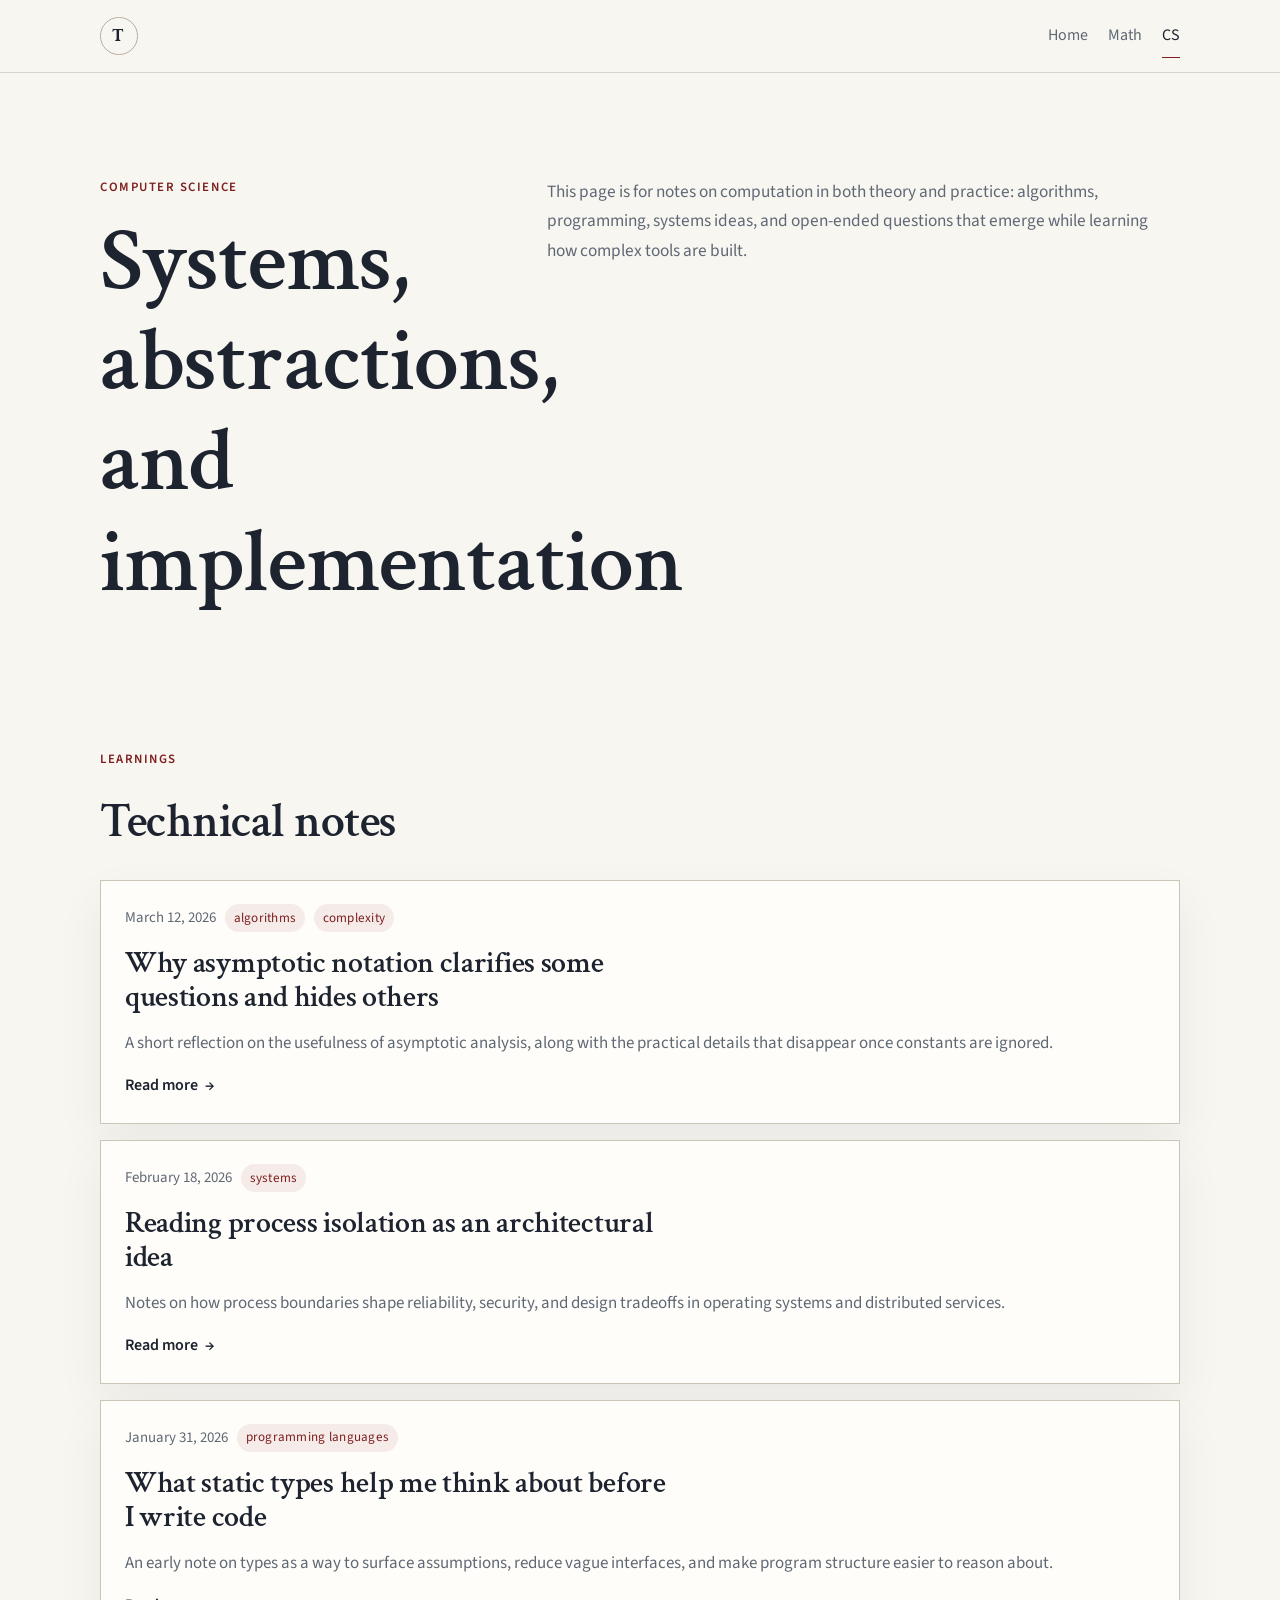
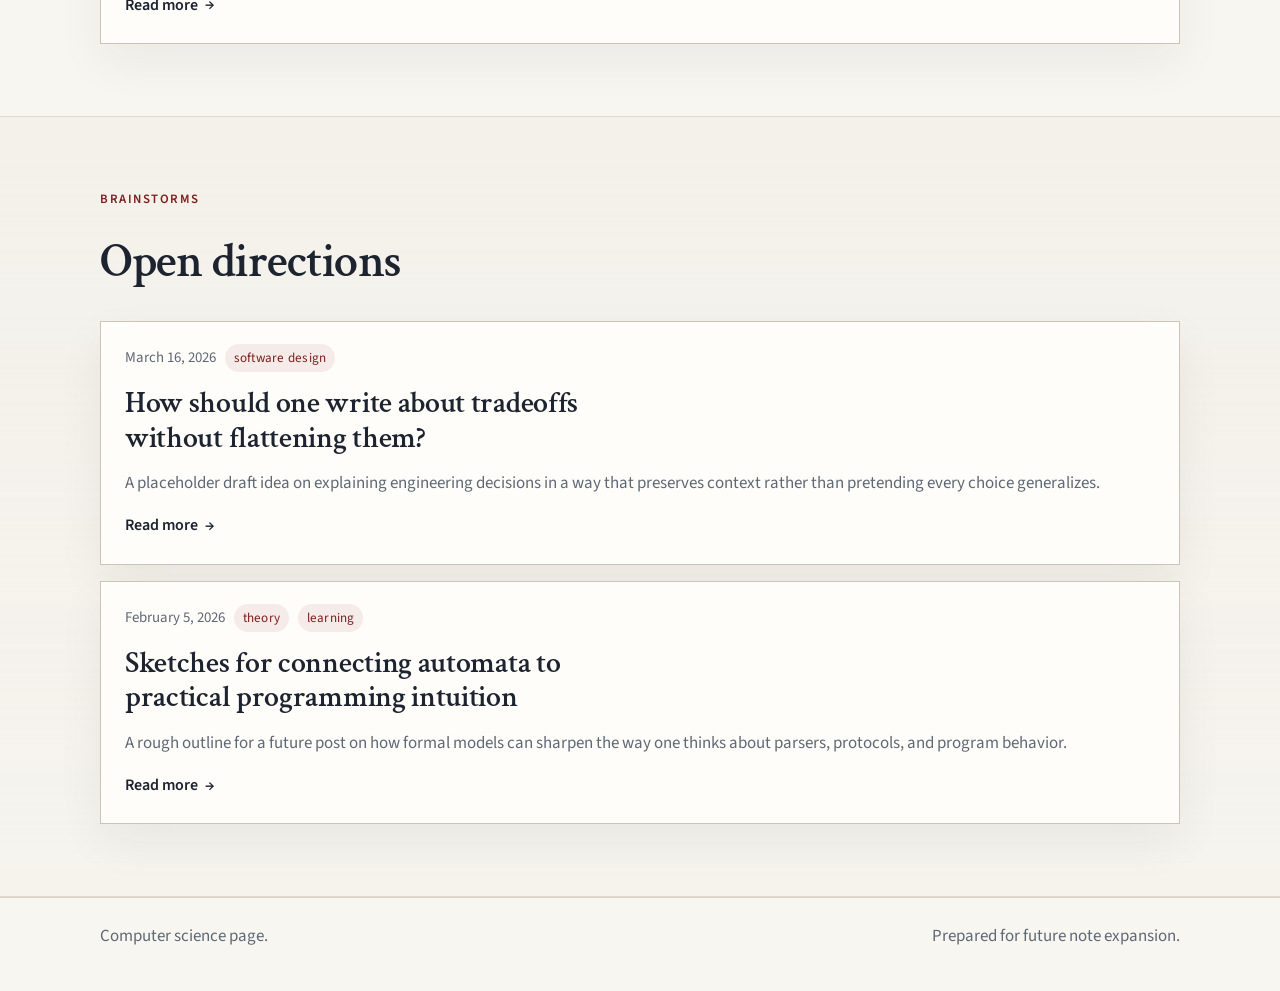
==== cs.html @ 6c74b3e1 "verion 0.1" ====
<!DOCTYPE html>
<html lang="en">
<head>
  <meta charset="UTF-8">
  <meta name="viewport" content="width=device-width, initial-scale=1.0">
  <meta name="description" content="Computer science notes, learnings, and brainstorms.">
  <title>CS | Tim</title>
  <link rel="preconnect" href="https://fonts.googleapis.com">
  <link rel="preconnect" href="https://fonts.gstatic.com" crossorigin>
  <link href="https://fonts.googleapis.com/css2?family=Crimson+Text:wght@400;600;700&family=Source+Sans+3:wght@400;500;600&display=swap" rel="stylesheet">
  <link rel="stylesheet" href="style.css">
  <!-- Future LaTeX support:
       Add MathJax or KaTeX here if you want mathematical notation in CS notes. -->
</head>
<body data-page="cs">
  <header class="site-header">
    <div class="container nav-shell">
      <a class="site-mark" href="index.html" aria-label="Homepage">T</a>
      <nav class="site-nav" aria-label="Primary">
        <a href="index.html">Home</a>
        <a href="math.html">Math</a>
        <a href="cs.html">CS</a>
      </nav>
    </div>
  </header>

  <main>
    <section class="page-intro">
      <div class="container page-intro-grid">
        <div>
          <p class="eyebrow">Computer Science</p>
          <h1>Systems, abstractions, and implementation</h1>
        </div>
        <p class="page-intro-copy">
          This page is for notes on computation in both theory and practice:
          algorithms, programming, systems ideas, and open-ended questions that
          emerge while learning how complex tools are built.
        </p>
      </div>
    </section>

    <section class="section">
      <div class="container content-section">
        <div class="section-heading">
          <p class="section-label">Learnings</p>
          <h2>Technical notes</h2>
        </div>
        <div class="entry-list">
          <!-- Add new computer science learning posts by duplicating one article.entry-card block below. -->
          <article class="entry-card">
            <div class="entry-meta">
              <time datetime="2026-03-12">March 12, 2026</time>
              <span class="tag">algorithms</span>
              <span class="tag">complexity</span>
            </div>
            <h3>Why asymptotic notation clarifies some questions and hides others</h3>
            <p>
              A short reflection on the usefulness of asymptotic analysis, along
              with the practical details that disappear once constants are ignored.
            </p>
            <a class="text-link" href="#">Read more</a>
          </article>

          <article class="entry-card">
            <div class="entry-meta">
              <time datetime="2026-02-18">February 18, 2026</time>
              <span class="tag">systems</span>
            </div>
            <h3>Reading process isolation as an architectural idea</h3>
            <p>
              Notes on how process boundaries shape reliability, security, and
              design tradeoffs in operating systems and distributed services.
            </p>
            <a class="text-link" href="#">Read more</a>
          </article>

          <article class="entry-card">
            <div class="entry-meta">
              <time datetime="2026-01-31">January 31, 2026</time>
              <span class="tag">programming languages</span>
            </div>
            <h3>What static types help me think about before I write code</h3>
            <p>
              An early note on types as a way to surface assumptions, reduce vague
              interfaces, and make program structure easier to reason about.
            </p>
            <a class="text-link" href="#">Read more</a>
          </article>
        </div>
      </div>
    </section>

    <section class="section section-alt">
      <div class="container content-section">
        <div class="section-heading">
          <p class="section-label">Brainstorms</p>
          <h2>Open directions</h2>
        </div>
        <div class="entry-list">
          <!-- Add new computer science brainstorm posts by duplicating one article.entry-card block below. -->
          <article class="entry-card">
            <div class="entry-meta">
              <time datetime="2026-03-16">March 16, 2026</time>
              <span class="tag">software design</span>
            </div>
            <h3>How should one write about tradeoffs without flattening them?</h3>
            <p>
              A placeholder draft idea on explaining engineering decisions in a way
              that preserves context rather than pretending every choice generalizes.
            </p>
            <a class="text-link" href="#">Read more</a>
          </article>

          <article class="entry-card">
            <div class="entry-meta">
              <time datetime="2026-02-05">February 5, 2026</time>
              <span class="tag">theory</span>
              <span class="tag">learning</span>
            </div>
            <h3>Sketches for connecting automata to practical programming intuition</h3>
            <p>
              A rough outline for a future post on how formal models can sharpen
              the way one thinks about parsers, protocols, and program behavior.
            </p>
            <a class="text-link" href="#">Read more</a>
          </article>
        </div>
      </div>
    </section>
  </main>

  <footer class="site-footer">
    <div class="container footer-shell">
      <p>Computer science page.</p>
      <p>Prepared for future note expansion.</p>
    </div>
  </footer>

  <script src="script.js"></script>
</body>
</html>
---- style.css ----
:root {
  --bg: #f8f6f1;
  --bg-soft: #f2efe8;
  --paper: #fffdf9;
  --text: #1d2430;
  --muted: #5f6875;
  --line: #d9d2c6;
  --line-strong: #b7ad9d;
  --accent: #7d1f1f;
  --accent-soft: rgba(125, 31, 31, 0.08);
  --shadow: 0 18px 45px rgba(32, 34, 38, 0.06);
  --container: 1080px;
}

*,
*::before,
*::after {
  box-sizing: border-box;
}

html {
  scroll-behavior: smooth;
}

body {
  margin: 0;
  font-family: "Source Sans 3", Georgia, serif;
  background: var(--bg);
  color: var(--text);
  line-height: 1.7;
}

a {
  color: inherit;
  text-decoration: none;
}

img {
  max-width: 100%;
  display: block;
}

.container {
  width: min(calc(100% - 2.5rem), var(--container));
  margin: 0 auto;
}

.site-header {
  position: sticky;
  top: 0;
  z-index: 10;
  background: rgba(248, 246, 241, 0.94);
  backdrop-filter: blur(12px);
  border-bottom: 1px solid rgba(183, 173, 157, 0.45);
}

.nav-shell {
  display: flex;
  align-items: center;
  justify-content: space-between;
  min-height: 4.5rem;
  gap: 1rem;
}

.site-mark {
  width: 2.35rem;
  height: 2.35rem;
  border: 1px solid var(--line-strong);
  border-radius: 50%;
  display: inline-flex;
  align-items: center;
  justify-content: center;
  font-family: "Crimson Text", Georgia, serif;
  font-size: 1.15rem;
  font-weight: 700;
  letter-spacing: 0.06em;
}

.site-nav {
  display: flex;
  flex-wrap: wrap;
  gap: 1.25rem;
}

.site-nav a {
  position: relative;
  color: var(--muted);
  padding: 0.15rem 0;
  transition: color 180ms ease;
}

.site-nav a::after {
  content: "";
  position: absolute;
  left: 0;
  bottom: -0.35rem;
  width: 100%;
  height: 1px;
  background: var(--accent);
  transform: scaleX(0);
  transform-origin: center;
  transition: transform 180ms ease;
}

.site-nav a:hover,
.site-nav a.active {
  color: var(--text);
}

.site-nav a:hover::after,
.site-nav a.active::after {
  transform: scaleX(1);
}

.hero,
.page-intro {
  padding: 6.5rem 0 4rem;
}

.hero {
  border-bottom: 1px solid var(--line);
}

.eyebrow,
.section-label,
.feature-kicker {
  margin: 0 0 0.8rem;
  color: var(--accent);
  text-transform: uppercase;
  letter-spacing: 0.12em;
  font-size: 0.8rem;
  font-weight: 600;
}

h1,
h2,
h3 {
  margin: 0;
  font-family: "Crimson Text", Georgia, serif;
  font-weight: 600;
  line-height: 1.12;
  letter-spacing: -0.01em;
}

h1 {
  max-width: 12ch;
  font-size: clamp(3.2rem, 8vw, 5.6rem);
}

h2 {
  font-size: clamp(2rem, 4vw, 3rem);
}

h3 {
  font-size: clamp(1.45rem, 2.7vw, 1.9rem);
}

p {
  margin: 0;
  color: var(--muted);
  font-size: 1.06rem;
}

.hero-subtitle {
  margin-top: 1.1rem;
  color: var(--text);
  font-size: 1.3rem;
}

.hero-copy {
  margin-top: 1.4rem;
  max-width: 45rem;
  font-size: 1.14rem;
}

.section {
  padding: 4.5rem 0;
}

.section-alt {
  background: linear-gradient(to bottom, rgba(242, 239, 232, 0.7), rgba(242, 239, 232, 0.38));
  border-top: 1px solid rgba(217, 210, 198, 0.75);
  border-bottom: 1px solid rgba(217, 210, 198, 0.75);
}

.section-grid,
.page-intro-grid {
  display: grid;
  grid-template-columns: minmax(0, 0.9fr) minmax(0, 1.4fr);
  gap: 2.5rem;
  align-items: start;
}

.section-heading {
  display: grid;
  gap: 0.7rem;
}

.section-heading-wide {
  max-width: 44rem;
  margin-bottom: 2.2rem;
}

.section-body {
  display: grid;
  gap: 1.2rem;
}

.section-intro,
.page-intro-copy {
  max-width: 42rem;
  font-size: 1.08rem;
}

.feature-grid {
  display: grid;
  grid-template-columns: repeat(2, minmax(0, 1fr));
  gap: 1.5rem;
}

.feature-card,
.entry-card,
.tree-card {
  background: var(--paper);
  border: 1px solid rgba(183, 173, 157, 0.7);
  box-shadow: var(--shadow);
}

.feature-card {
  padding: 1.8rem;
  display: grid;
  gap: 1rem;
}

.text-link {
  display: inline-flex;
  align-items: center;
  gap: 0.45rem;
  width: fit-content;
  color: var(--text);
  font-weight: 600;
  border-bottom: 1px solid transparent;
  transition: border-color 180ms ease, color 180ms ease;
}

.text-link::after {
  content: "\2192";
  font-size: 0.95rem;
}

.text-link:hover {
  border-color: var(--accent);
  color: var(--accent);
}

.content-section {
  display: grid;
  gap: 2rem;
}

.entry-list {
  display: grid;
  gap: 1rem;
}

.entry-card {
  padding: 1.4rem 1.5rem 1.45rem;
  display: grid;
  gap: 0.9rem;
}

.entry-card h3 {
  max-width: 34rem;
}

.entry-meta {
  display: flex;
  flex-wrap: wrap;
  gap: 0.55rem;
  align-items: center;
  color: var(--muted);
  font-size: 0.93rem;
}

.tag {
  padding: 0.18rem 0.55rem;
  background: var(--accent-soft);
  color: var(--accent);
  border-radius: 999px;
  font-size: 0.82rem;
  letter-spacing: 0.02em;
}

.knowledge-map {
  padding-top: 1rem;
}

.tree-node,
.tree-children,
.tree-children-home,
.tree-children-featured,
.tree-children-leaf {
  display: grid;
  justify-items: center;
  gap: 1.15rem;
}

.tree-root > .tree-card {
  min-width: 12rem;
}

.tree-card {
  position: relative;
  width: 100%;
  max-width: 16rem;
  padding: 1rem 1.1rem;
  text-align: center;
}

.tree-title {
  font-family: "Crimson Text", Georgia, serif;
  font-size: 1.2rem;
  color: var(--text);
}

.tree-root > .tree-card::after,
.tree-card-group::after,
.tree-card-branch::after {
  content: "";
  position: absolute;
  left: 50%;
  transform: translateX(-50%);
  width: 1px;
  background: var(--line-strong);
}

.tree-root > .tree-card::after {
  top: 100%;
  height: 1.15rem;
}

.tree-card-group {
  max-width: 100%;
  padding-bottom: 1.3rem;
}

.tree-card-group::after {
  top: 3rem;
  height: 1.05rem;
}

.tree-card-branch {
  padding-bottom: 1.15rem;
}

.tree-card-branch::after {
  top: 3rem;
  height: 0.95rem;
}

.tree-children-home {
  grid-template-columns: repeat(3, minmax(0, 1fr));
  align-items: start;
}

.tree-children-featured {
  grid-template-columns: repeat(2, minmax(0, 1fr));
  margin-top: 1.55rem;
}

.tree-children-leaf {
  grid-template-columns: repeat(2, minmax(0, 1fr));
  margin-top: 1.45rem;
}

.site-footer {
  border-top: 1px solid var(--line);
  padding: 1.5rem 0 2.5rem;
}

.footer-shell {
  display: flex;
  justify-content: space-between;
  gap: 1rem;
  flex-wrap: wrap;
}

@media (max-width: 900px) {
  .section-grid,
  .page-intro-grid,
  .feature-grid,
  .tree-children-home,
  .tree-children-featured,
  .tree-children-leaf {
    grid-template-columns: 1fr;
  }

  .hero,
  .page-intro {
    padding: 5.25rem 0 3.25rem;
  }

  .tree-card {
    max-width: 100%;
  }

  .tree-root > .tree-card::after,
  .tree-card-group::after,
  .tree-card-branch::after {
    display: none;
  }
}

@media (max-width: 640px) {
  .container {
    width: min(calc(100% - 1.5rem), var(--container));
  }

  .nav-shell {
    min-height: 4rem;
  }

  .site-nav {
    gap: 0.95rem;
    font-size: 0.97rem;
  }

  .section,
  .hero,
  .page-intro {
    padding-left: 0;
    padding-right: 0;
  }

  .feature-card,
  .entry-card,
  .tree-card {
    padding: 1.2rem;
  }

  p {
    font-size: 1rem;
  }

  .hero-copy,
  .page-intro-copy,
  .section-intro {
    font-size: 1.02rem;
  }
}
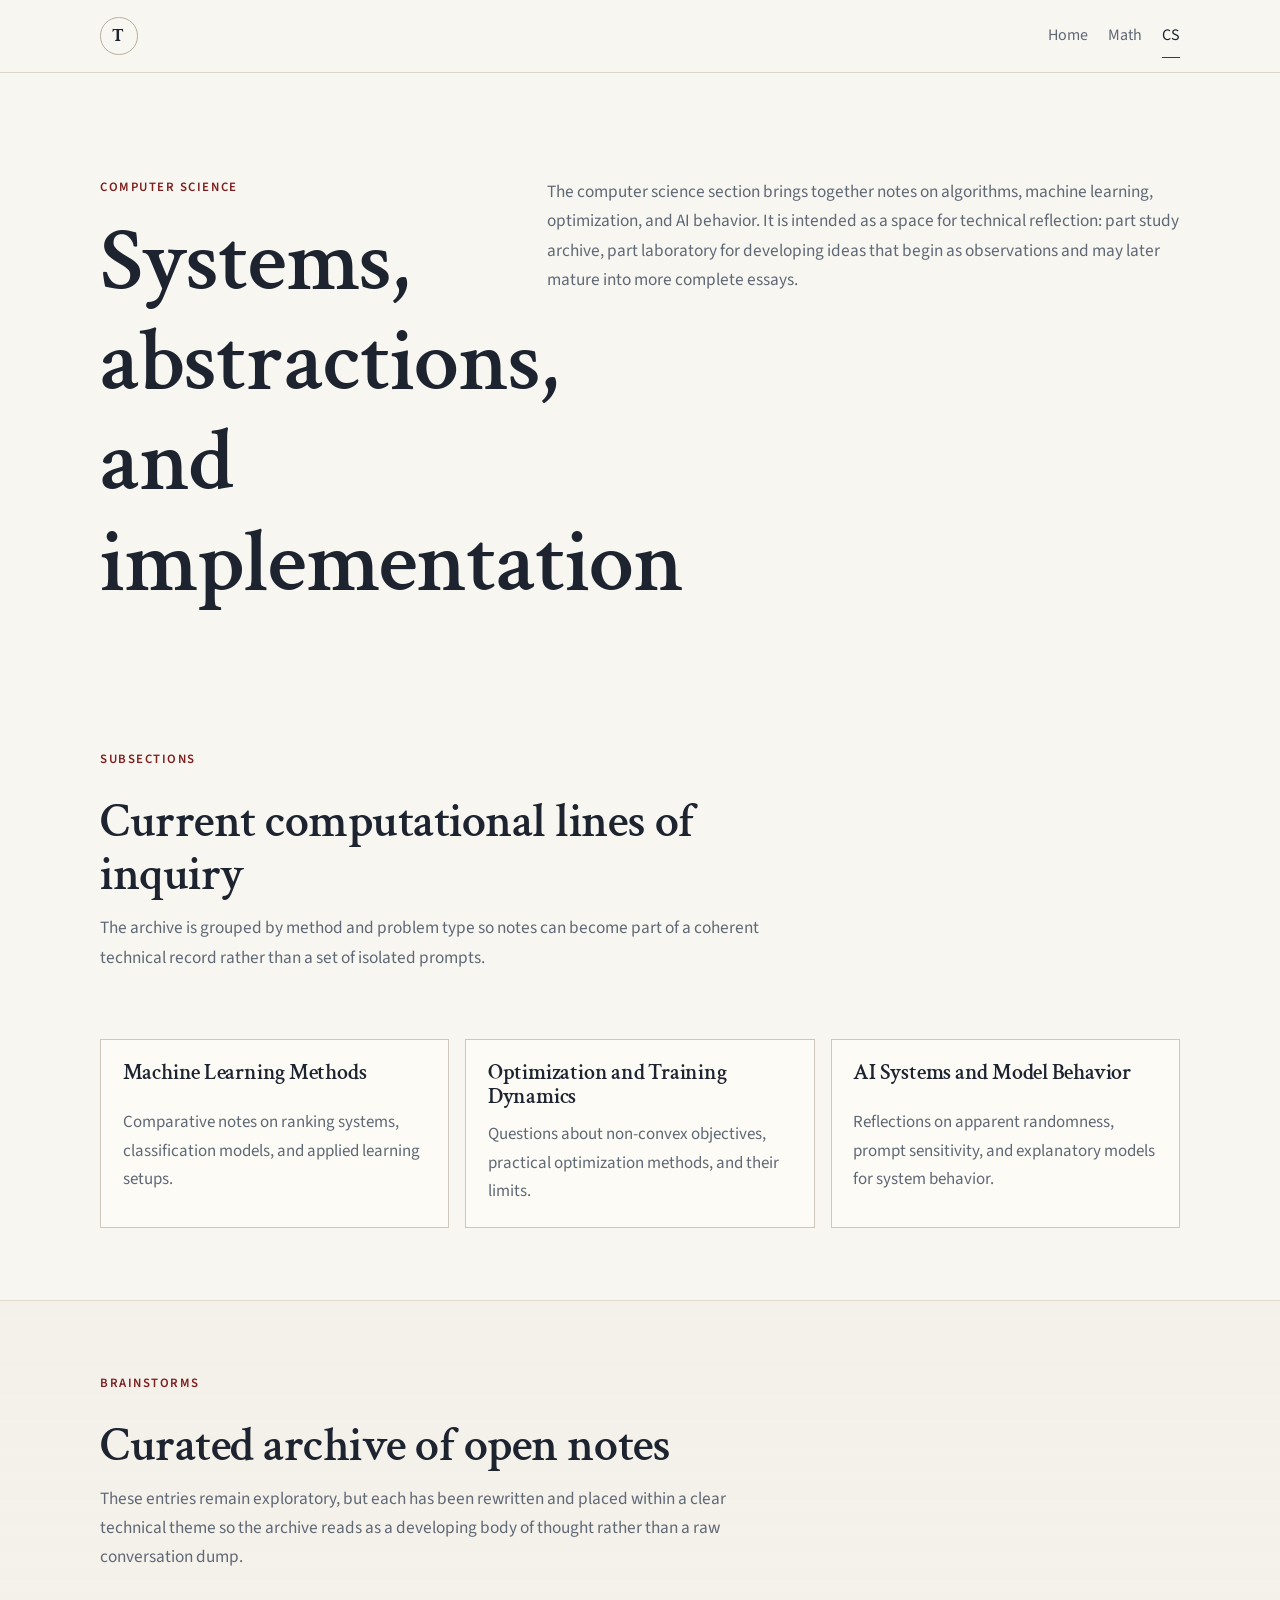
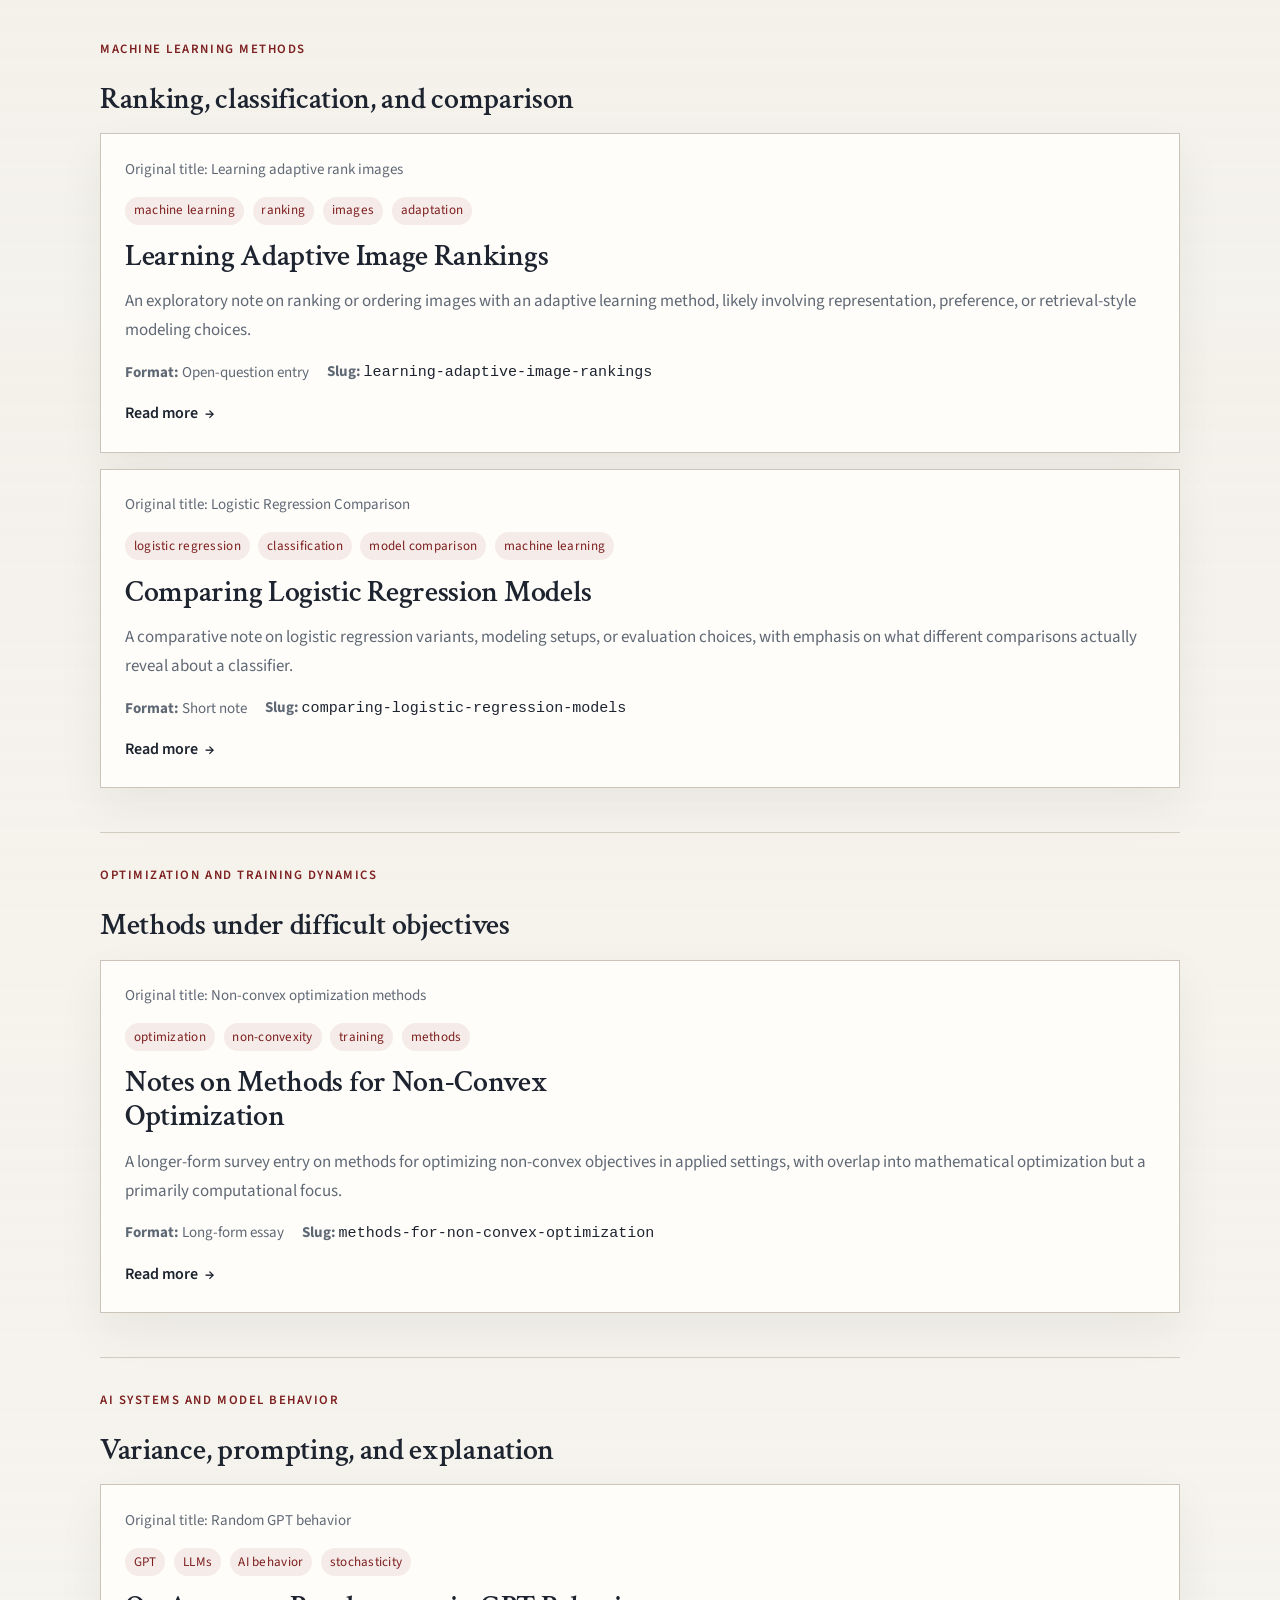
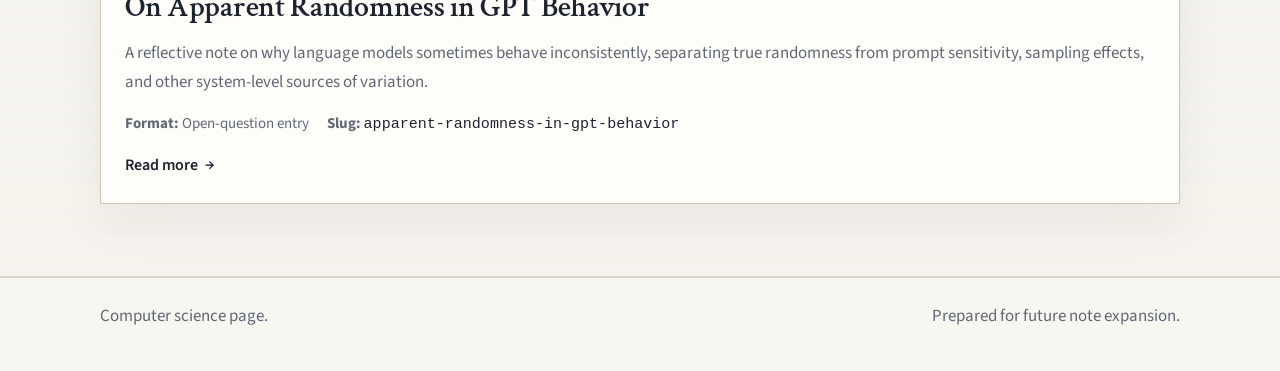
==== commit 138dc07c: "verion 0.2" ====
--- a/cs.html
+++ b/cs.html
@@ -32,59 +32,37 @@
           <h1>Systems, abstractions, and implementation</h1>
         </div>
         <p class="page-intro-copy">
-          This page is for notes on computation in both theory and practice:
-          algorithms, programming, systems ideas, and open-ended questions that
-          emerge while learning how complex tools are built.
+          The computer science section brings together notes on algorithms,
+          machine learning, optimization, and AI behavior. It is intended as a
+          space for technical reflection: part study archive, part laboratory for
+          developing ideas that begin as observations and may later mature into
+          more complete essays.
         </p>
       </div>
     </section>
 
     <section class="section">
       <div class="container content-section">
-        <div class="section-heading">
-          <p class="section-label">Learnings</p>
-          <h2>Technical notes</h2>
-        </div>
-        <div class="entry-list">
-          <!-- Add new computer science learning posts by duplicating one article.entry-card block below. -->
-          <article class="entry-card">
-            <div class="entry-meta">
-              <time datetime="2026-03-12">March 12, 2026</time>
-              <span class="tag">algorithms</span>
-              <span class="tag">complexity</span>
-            </div>
-            <h3>Why asymptotic notation clarifies some questions and hides others</h3>
-            <p>
-              A short reflection on the usefulness of asymptotic analysis, along
-              with the practical details that disappear once constants are ignored.
-            </p>
-            <a class="text-link" href="#">Read more</a>
+        <div class="section-heading section-heading-wide">
+          <p class="section-label">Subsections</p>
+          <h2>Current computational lines of inquiry</h2>
+          <p class="section-intro">
+            The archive is grouped by method and problem type so notes can become
+            part of a coherent technical record rather than a set of isolated prompts.
+          </p>
+        </div>
+        <div class="subsection-grid subsection-grid-compact">
+          <article class="subsection-card">
+            <h3>Machine Learning Methods</h3>
+            <p>Comparative notes on ranking systems, classification models, and applied learning setups.</p>
           </article>
-
-          <article class="entry-card">
-            <div class="entry-meta">
-              <time datetime="2026-02-18">February 18, 2026</time>
-              <span class="tag">systems</span>
-            </div>
-            <h3>Reading process isolation as an architectural idea</h3>
-            <p>
-              Notes on how process boundaries shape reliability, security, and
-              design tradeoffs in operating systems and distributed services.
-            </p>
-            <a class="text-link" href="#">Read more</a>
+          <article class="subsection-card">
+            <h3>Optimization and Training Dynamics</h3>
+            <p>Questions about non-convex objectives, practical optimization methods, and their limits.</p>
           </article>
-
-          <article class="entry-card">
-            <div class="entry-meta">
-              <time datetime="2026-01-31">January 31, 2026</time>
-              <span class="tag">programming languages</span>
-            </div>
-            <h3>What static types help me think about before I write code</h3>
-            <p>
-              An early note on types as a way to surface assumptions, reduce vague
-              interfaces, and make program structure easier to reason about.
-            </p>
-            <a class="text-link" href="#">Read more</a>
+          <article class="subsection-card">
+            <h3>AI Systems and Model Behavior</h3>
+            <p>Reflections on apparent randomness, prompt sensitivity, and explanatory models for system behavior.</p>
           </article>
         </div>
       </div>
@@ -92,38 +70,123 @@
 
     <section class="section section-alt">
       <div class="container content-section">
-        <div class="section-heading">
+        <div class="section-heading section-heading-wide">
           <p class="section-label">Brainstorms</p>
-          <h2>Open directions</h2>
-        </div>
-        <div class="entry-list">
-          <!-- Add new computer science brainstorm posts by duplicating one article.entry-card block below. -->
-          <article class="entry-card">
-            <div class="entry-meta">
-              <time datetime="2026-03-16">March 16, 2026</time>
-              <span class="tag">software design</span>
-            </div>
-            <h3>How should one write about tradeoffs without flattening them?</h3>
-            <p>
-              A placeholder draft idea on explaining engineering decisions in a way
-              that preserves context rather than pretending every choice generalizes.
-            </p>
-            <a class="text-link" href="#">Read more</a>
-          </article>
-
-          <article class="entry-card">
-            <div class="entry-meta">
-              <time datetime="2026-02-05">February 5, 2026</time>
-              <span class="tag">theory</span>
-              <span class="tag">learning</span>
-            </div>
-            <h3>Sketches for connecting automata to practical programming intuition</h3>
-            <p>
-              A rough outline for a future post on how formal models can sharpen
-              the way one thinks about parsers, protocols, and program behavior.
-            </p>
-            <a class="text-link" href="#">Read more</a>
-          </article>
+          <h2>Curated archive of open notes</h2>
+          <p class="section-intro">
+            These entries remain exploratory, but each has been rewritten and
+            placed within a clear technical theme so the archive reads as a
+            developing body of thought rather than a raw conversation dump.
+          </p>
+        </div>
+
+        <!-- Add new computer science brainstorms by duplicating a section.archive-group or article.entry-card block below. -->
+        <div class="archive-group">
+          <div class="group-header">
+            <p class="section-label">Machine Learning Methods</p>
+            <h3>Ranking, classification, and comparison</h3>
+          </div>
+          <div class="entry-list">
+            <article class="entry-card">
+              <p class="entry-origin">Original title: Learning adaptive rank images</p>
+              <div class="entry-meta">
+                <span class="tag">machine learning</span>
+                <span class="tag">ranking</span>
+                <span class="tag">images</span>
+                <span class="tag">adaptation</span>
+              </div>
+              <h3>Learning Adaptive Image Rankings</h3>
+              <p>
+                An exploratory note on ranking or ordering images with an adaptive
+                learning method, likely involving representation, preference, or
+                retrieval-style modeling choices.
+              </p>
+              <div class="entry-details">
+                <span class="entry-detail"><strong>Format:</strong> Open-question entry</span>
+                <span class="entry-detail"><strong>Slug:</strong> <code>learning-adaptive-image-rankings</code></span>
+              </div>
+              <a class="text-link" href="#">Read more</a>
+            </article>
+
+            <article class="entry-card">
+              <p class="entry-origin">Original title: Logistic Regression Comparison</p>
+              <div class="entry-meta">
+                <span class="tag">logistic regression</span>
+                <span class="tag">classification</span>
+                <span class="tag">model comparison</span>
+                <span class="tag">machine learning</span>
+              </div>
+              <h3>Comparing Logistic Regression Models</h3>
+              <p>
+                A comparative note on logistic regression variants, modeling setups,
+                or evaluation choices, with emphasis on what different comparisons
+                actually reveal about a classifier.
+              </p>
+              <div class="entry-details">
+                <span class="entry-detail"><strong>Format:</strong> Short note</span>
+                <span class="entry-detail"><strong>Slug:</strong> <code>comparing-logistic-regression-models</code></span>
+              </div>
+              <a class="text-link" href="#">Read more</a>
+            </article>
+          </div>
+        </div>
+
+        <div class="archive-group">
+          <div class="group-header">
+            <p class="section-label">Optimization and Training Dynamics</p>
+            <h3>Methods under difficult objectives</h3>
+          </div>
+          <div class="entry-list">
+            <article class="entry-card">
+              <p class="entry-origin">Original title: Non-convex optimization methods</p>
+              <div class="entry-meta">
+                <span class="tag">optimization</span>
+                <span class="tag">non-convexity</span>
+                <span class="tag">training</span>
+                <span class="tag">methods</span>
+              </div>
+              <h3>Notes on Methods for Non-Convex Optimization</h3>
+              <p>
+                A longer-form survey entry on methods for optimizing non-convex
+                objectives in applied settings, with overlap into mathematical
+                optimization but a primarily computational focus.
+              </p>
+              <div class="entry-details">
+                <span class="entry-detail"><strong>Format:</strong> Long-form essay</span>
+                <span class="entry-detail"><strong>Slug:</strong> <code>methods-for-non-convex-optimization</code></span>
+              </div>
+              <a class="text-link" href="#">Read more</a>
+            </article>
+          </div>
+        </div>
+
+        <div class="archive-group">
+          <div class="group-header">
+            <p class="section-label">AI Systems and Model Behavior</p>
+            <h3>Variance, prompting, and explanation</h3>
+          </div>
+          <div class="entry-list">
+            <article class="entry-card">
+              <p class="entry-origin">Original title: Random GPT behavior</p>
+              <div class="entry-meta">
+                <span class="tag">GPT</span>
+                <span class="tag">LLMs</span>
+                <span class="tag">AI behavior</span>
+                <span class="tag">stochasticity</span>
+              </div>
+              <h3>On Apparent Randomness in GPT Behavior</h3>
+              <p>
+                A reflective note on why language models sometimes behave
+                inconsistently, separating true randomness from prompt sensitivity,
+                sampling effects, and other system-level sources of variation.
+              </p>
+              <div class="entry-details">
+                <span class="entry-detail"><strong>Format:</strong> Open-question entry</span>
+                <span class="entry-detail"><strong>Slug:</strong> <code>apparent-randomness-in-gpt-behavior</code></span>
+              </div>
+              <a class="text-link" href="#">Read more</a>
+            </article>
+          </div>
         </div>
       </div>
     </section>
--- a/style.css
+++ b/style.css
@@ -232,6 +232,21 @@
   gap: 1rem;
 }
 
+.feature-list {
+  list-style: none;
+  padding: 0;
+  margin: 0;
+  display: grid;
+  gap: 0.55rem;
+}
+
+.feature-list li {
+  padding-top: 0.55rem;
+  border-top: 1px solid rgba(183, 173, 157, 0.45);
+  color: var(--muted);
+  font-size: 0.98rem;
+}
+
 .text-link {
   display: inline-flex;
   align-items: center;
@@ -258,9 +273,47 @@
   gap: 2rem;
 }
 
+.subsection-grid {
+  display: grid;
+  grid-template-columns: repeat(2, minmax(0, 1fr));
+  gap: 1rem;
+}
+
+.subsection-grid-compact {
+  grid-template-columns: repeat(3, minmax(0, 1fr));
+}
+
+.subsection-card {
+  padding: 1.3rem 1.35rem;
+  background: rgba(255, 253, 249, 0.75);
+  border: 1px solid rgba(183, 173, 157, 0.65);
+  display: grid;
+  gap: 0.65rem;
+}
+
+.subsection-card h3 {
+  font-size: 1.35rem;
+}
+
 .entry-list {
   display: grid;
   gap: 1rem;
+}
+
+.archive-group {
+  display: grid;
+  gap: 1.1rem;
+}
+
+.archive-group + .archive-group {
+  margin-top: 0.75rem;
+  padding-top: 2rem;
+  border-top: 1px solid rgba(183, 173, 157, 0.55);
+}
+
+.group-header {
+  display: grid;
+  gap: 0.5rem;
 }
 
 .entry-card {
@@ -289,6 +342,32 @@
   border-radius: 999px;
   font-size: 0.82rem;
   letter-spacing: 0.02em;
+}
+
+.entry-origin,
+.entry-detail,
+code {
+  font-size: 0.94rem;
+}
+
+.entry-origin {
+  color: var(--muted);
+}
+
+.entry-details {
+  display: flex;
+  flex-wrap: wrap;
+  gap: 0.75rem 1.1rem;
+  align-items: center;
+}
+
+.entry-detail {
+  color: var(--muted);
+}
+
+code {
+  font-family: "SFMono-Regular", Consolas, "Liberation Mono", Menlo, monospace;
+  color: var(--text);
 }
 
 .knowledge-map {
@@ -350,6 +429,7 @@
 }
 
 .tree-card-branch {
+  max-width: 100%;
   padding-bottom: 1.15rem;
 }
 
@@ -369,8 +449,9 @@
 }
 
 .tree-children-leaf {
-  grid-template-columns: repeat(2, minmax(0, 1fr));
+  grid-template-columns: 1fr;
   margin-top: 1.45rem;
+  width: 100%;
 }
 
 .site-footer {
@@ -389,6 +470,8 @@
   .section-grid,
   .page-intro-grid,
   .feature-grid,
+  .subsection-grid,
+  .subsection-grid-compact,
   .tree-children-home,
   .tree-children-featured,
   .tree-children-leaf {
@@ -434,7 +517,8 @@
 
   .feature-card,
   .entry-card,
-  .tree-card {
+  .tree-card,
+  .subsection-card {
     padding: 1.2rem;
   }
 
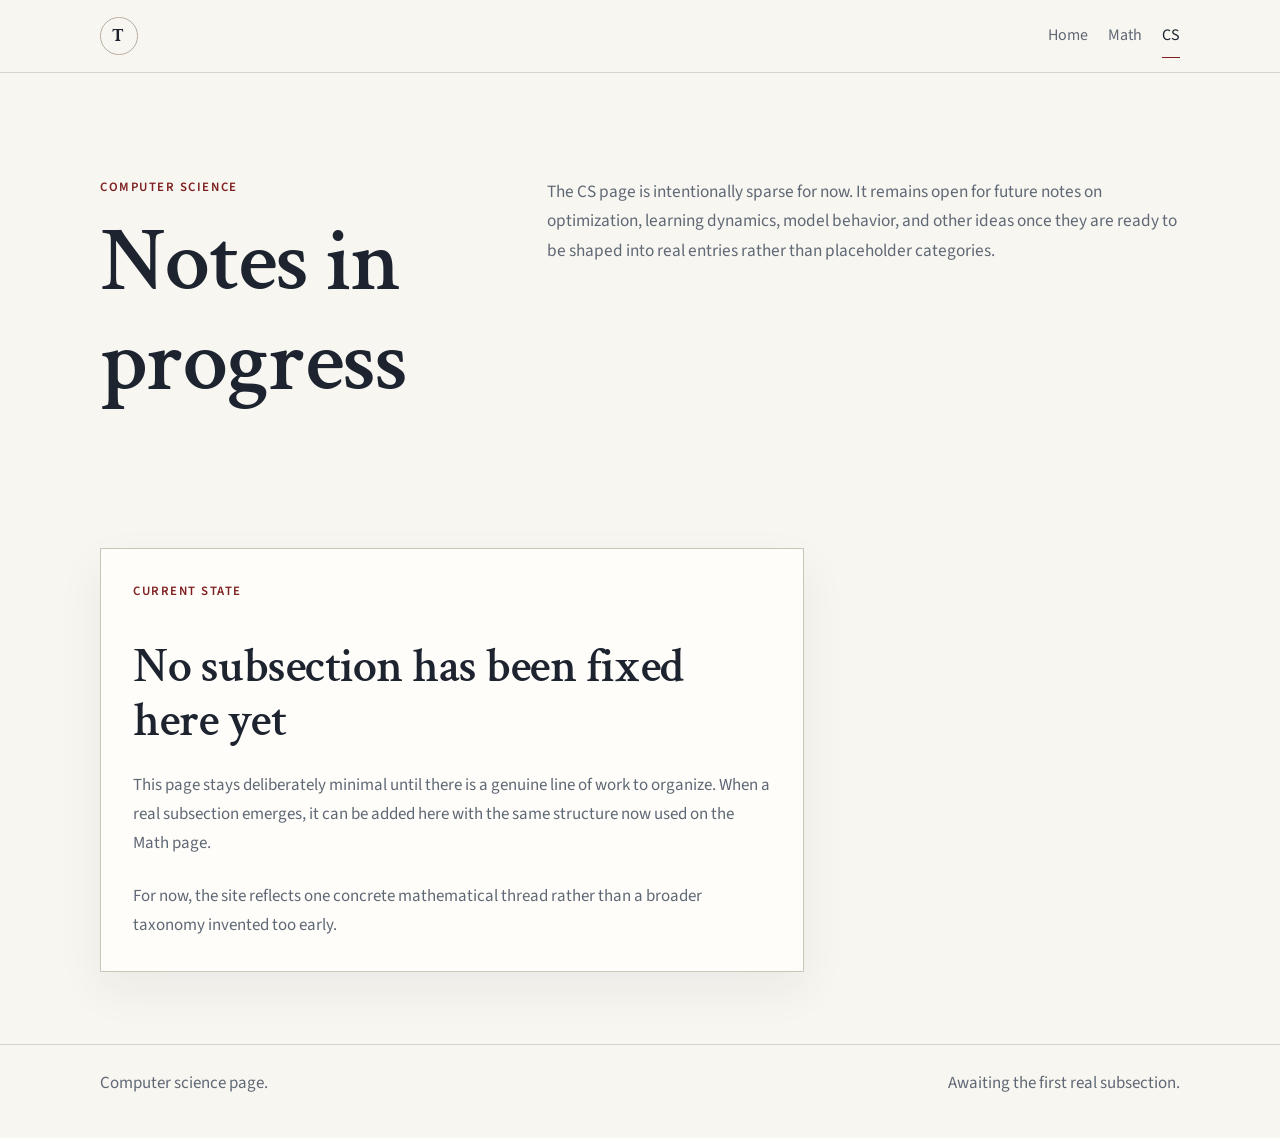
==== commit 4774c3c8: "Subsection: Invariant" ====
--- a/cs.html
+++ b/cs.html
@@ -3,7 +3,7 @@
 <head>
   <meta charset="UTF-8">
   <meta name="viewport" content="width=device-width, initial-scale=1.0">
-  <meta name="description" content="Computer science notes, learnings, and brainstorms.">
+  <meta name="description" content="Computer science notes and future archive.">
   <title>CS | Tim</title>
   <link rel="preconnect" href="https://fonts.googleapis.com">
   <link rel="preconnect" href="https://fonts.gstatic.com" crossorigin>
@@ -29,165 +29,31 @@
       <div class="container page-intro-grid">
         <div>
           <p class="eyebrow">Computer Science</p>
-          <h1>Systems, abstractions, and implementation</h1>
+          <h1>Notes in progress</h1>
         </div>
         <p class="page-intro-copy">
-          The computer science section brings together notes on algorithms,
-          machine learning, optimization, and AI behavior. It is intended as a
-          space for technical reflection: part study archive, part laboratory for
-          developing ideas that begin as observations and may later mature into
-          more complete essays.
+          The CS page is intentionally sparse for now. It remains open for future
+          notes on optimization, learning dynamics, model behavior, and other ideas
+          once they are ready to be shaped into real entries rather than placeholder categories.
         </p>
       </div>
     </section>
 
     <section class="section">
       <div class="container content-section">
-        <div class="section-heading section-heading-wide">
-          <p class="section-label">Subsections</p>
-          <h2>Current computational lines of inquiry</h2>
-          <p class="section-intro">
-            The archive is grouped by method and problem type so notes can become
-            part of a coherent technical record rather than a set of isolated prompts.
+        <article class="long-note status-note">
+          <p class="section-label">Current State</p>
+          <h2>No subsection has been fixed here yet</h2>
+          <p>
+            This page stays deliberately minimal until there is a genuine line of work
+            to organize. When a real subsection emerges, it can be added here with the
+            same structure now used on the Math page.
           </p>
-        </div>
-        <div class="subsection-grid subsection-grid-compact">
-          <article class="subsection-card">
-            <h3>Machine Learning Methods</h3>
-            <p>Comparative notes on ranking systems, classification models, and applied learning setups.</p>
-          </article>
-          <article class="subsection-card">
-            <h3>Optimization and Training Dynamics</h3>
-            <p>Questions about non-convex objectives, practical optimization methods, and their limits.</p>
-          </article>
-          <article class="subsection-card">
-            <h3>AI Systems and Model Behavior</h3>
-            <p>Reflections on apparent randomness, prompt sensitivity, and explanatory models for system behavior.</p>
-          </article>
-        </div>
-      </div>
-    </section>
-
-    <section class="section section-alt">
-      <div class="container content-section">
-        <div class="section-heading section-heading-wide">
-          <p class="section-label">Brainstorms</p>
-          <h2>Curated archive of open notes</h2>
-          <p class="section-intro">
-            These entries remain exploratory, but each has been rewritten and
-            placed within a clear technical theme so the archive reads as a
-            developing body of thought rather than a raw conversation dump.
+          <p>
+            For now, the site reflects one concrete mathematical thread rather than a
+            broader taxonomy invented too early.
           </p>
-        </div>
-
-        <!-- Add new computer science brainstorms by duplicating a section.archive-group or article.entry-card block below. -->
-        <div class="archive-group">
-          <div class="group-header">
-            <p class="section-label">Machine Learning Methods</p>
-            <h3>Ranking, classification, and comparison</h3>
-          </div>
-          <div class="entry-list">
-            <article class="entry-card">
-              <p class="entry-origin">Original title: Learning adaptive rank images</p>
-              <div class="entry-meta">
-                <span class="tag">machine learning</span>
-                <span class="tag">ranking</span>
-                <span class="tag">images</span>
-                <span class="tag">adaptation</span>
-              </div>
-              <h3>Learning Adaptive Image Rankings</h3>
-              <p>
-                An exploratory note on ranking or ordering images with an adaptive
-                learning method, likely involving representation, preference, or
-                retrieval-style modeling choices.
-              </p>
-              <div class="entry-details">
-                <span class="entry-detail"><strong>Format:</strong> Open-question entry</span>
-                <span class="entry-detail"><strong>Slug:</strong> <code>learning-adaptive-image-rankings</code></span>
-              </div>
-              <a class="text-link" href="#">Read more</a>
-            </article>
-
-            <article class="entry-card">
-              <p class="entry-origin">Original title: Logistic Regression Comparison</p>
-              <div class="entry-meta">
-                <span class="tag">logistic regression</span>
-                <span class="tag">classification</span>
-                <span class="tag">model comparison</span>
-                <span class="tag">machine learning</span>
-              </div>
-              <h3>Comparing Logistic Regression Models</h3>
-              <p>
-                A comparative note on logistic regression variants, modeling setups,
-                or evaluation choices, with emphasis on what different comparisons
-                actually reveal about a classifier.
-              </p>
-              <div class="entry-details">
-                <span class="entry-detail"><strong>Format:</strong> Short note</span>
-                <span class="entry-detail"><strong>Slug:</strong> <code>comparing-logistic-regression-models</code></span>
-              </div>
-              <a class="text-link" href="#">Read more</a>
-            </article>
-          </div>
-        </div>
-
-        <div class="archive-group">
-          <div class="group-header">
-            <p class="section-label">Optimization and Training Dynamics</p>
-            <h3>Methods under difficult objectives</h3>
-          </div>
-          <div class="entry-list">
-            <article class="entry-card">
-              <p class="entry-origin">Original title: Non-convex optimization methods</p>
-              <div class="entry-meta">
-                <span class="tag">optimization</span>
-                <span class="tag">non-convexity</span>
-                <span class="tag">training</span>
-                <span class="tag">methods</span>
-              </div>
-              <h3>Notes on Methods for Non-Convex Optimization</h3>
-              <p>
-                A longer-form survey entry on methods for optimizing non-convex
-                objectives in applied settings, with overlap into mathematical
-                optimization but a primarily computational focus.
-              </p>
-              <div class="entry-details">
-                <span class="entry-detail"><strong>Format:</strong> Long-form essay</span>
-                <span class="entry-detail"><strong>Slug:</strong> <code>methods-for-non-convex-optimization</code></span>
-              </div>
-              <a class="text-link" href="#">Read more</a>
-            </article>
-          </div>
-        </div>
-
-        <div class="archive-group">
-          <div class="group-header">
-            <p class="section-label">AI Systems and Model Behavior</p>
-            <h3>Variance, prompting, and explanation</h3>
-          </div>
-          <div class="entry-list">
-            <article class="entry-card">
-              <p class="entry-origin">Original title: Random GPT behavior</p>
-              <div class="entry-meta">
-                <span class="tag">GPT</span>
-                <span class="tag">LLMs</span>
-                <span class="tag">AI behavior</span>
-                <span class="tag">stochasticity</span>
-              </div>
-              <h3>On Apparent Randomness in GPT Behavior</h3>
-              <p>
-                A reflective note on why language models sometimes behave
-                inconsistently, separating true randomness from prompt sensitivity,
-                sampling effects, and other system-level sources of variation.
-              </p>
-              <div class="entry-details">
-                <span class="entry-detail"><strong>Format:</strong> Open-question entry</span>
-                <span class="entry-detail"><strong>Slug:</strong> <code>apparent-randomness-in-gpt-behavior</code></span>
-              </div>
-              <a class="text-link" href="#">Read more</a>
-            </article>
-          </div>
-        </div>
+        </article>
       </div>
     </section>
   </main>
@@ -195,7 +61,7 @@
   <footer class="site-footer">
     <div class="container footer-shell">
       <p>Computer science page.</p>
-      <p>Prepared for future note expansion.</p>
+      <p>Awaiting the first real subsection.</p>
     </div>
   </footer>
 
--- a/style.css
+++ b/style.css
@@ -247,6 +247,11 @@
   font-size: 0.98rem;
 }
 
+.feature-note {
+  color: var(--muted);
+  font-size: 0.98rem;
+}
+
 .text-link {
   display: inline-flex;
   align-items: center;
@@ -368,6 +373,95 @@
 code {
   font-family: "SFMono-Regular", Consolas, "Liberation Mono", Menlo, monospace;
   color: var(--text);
+}
+
+.inline-link {
+  color: var(--text);
+  text-decoration: underline;
+  text-decoration-color: rgba(125, 31, 31, 0.35);
+  text-underline-offset: 0.18em;
+}
+
+.inline-link:hover {
+  color: var(--accent);
+  text-decoration-color: var(--accent);
+}
+
+.long-note {
+  padding: 2rem;
+  background: var(--paper);
+  border: 1px solid rgba(183, 173, 157, 0.7);
+  box-shadow: var(--shadow);
+  display: grid;
+  gap: 1.5rem;
+}
+
+.status-note {
+  max-width: 44rem;
+}
+
+.note-deck {
+  max-width: 48rem;
+  color: var(--text);
+  font-size: 1.14rem;
+}
+
+.essay-section {
+  display: grid;
+  gap: 1rem;
+}
+
+.essay-section + .essay-section {
+  padding-top: 1.8rem;
+  border-top: 1px solid rgba(183, 173, 157, 0.45);
+}
+
+.pull-quote {
+  padding: 1.15rem 1.25rem;
+  border-left: 3px solid var(--accent);
+  background: rgba(125, 31, 31, 0.05);
+  color: var(--text);
+  font-family: "Crimson Text", Georgia, serif;
+  font-size: 1.45rem;
+  line-height: 1.35;
+}
+
+.thread-grid,
+.formula-grid {
+  display: grid;
+  grid-template-columns: repeat(2, minmax(0, 1fr));
+  gap: 1rem;
+}
+
+.thread-card,
+.formula-card {
+  padding: 1.2rem 1.25rem;
+  background: rgba(255, 253, 249, 0.82);
+  border: 1px solid rgba(183, 173, 157, 0.65);
+  display: grid;
+  gap: 0.8rem;
+}
+
+.thread-card h4,
+.formula-card h4 {
+  margin: 0;
+  font-family: "Crimson Text", Georgia, serif;
+  font-size: 1.25rem;
+  line-height: 1.2;
+  color: var(--text);
+}
+
+.formula-block {
+  margin: 0;
+  padding: 0.95rem 1rem;
+  background: rgba(242, 239, 232, 0.9);
+  border: 1px solid rgba(183, 173, 157, 0.55);
+  overflow-x: auto;
+  color: var(--text);
+  font-family: "SFMono-Regular", Consolas, "Liberation Mono", Menlo, monospace;
+  font-size: 0.9rem;
+  line-height: 1.55;
+  white-space: pre-wrap;
 }
 
 .knowledge-map {
@@ -472,6 +566,8 @@
   .feature-grid,
   .subsection-grid,
   .subsection-grid-compact,
+  .thread-grid,
+  .formula-grid,
   .tree-children-home,
   .tree-children-featured,
   .tree-children-leaf {
@@ -518,8 +614,15 @@
   .feature-card,
   .entry-card,
   .tree-card,
-  .subsection-card {
+  .subsection-card,
+  .long-note,
+  .thread-card,
+  .formula-card {
     padding: 1.2rem;
+  }
+
+  .pull-quote {
+    font-size: 1.28rem;
   }
 
   p {
